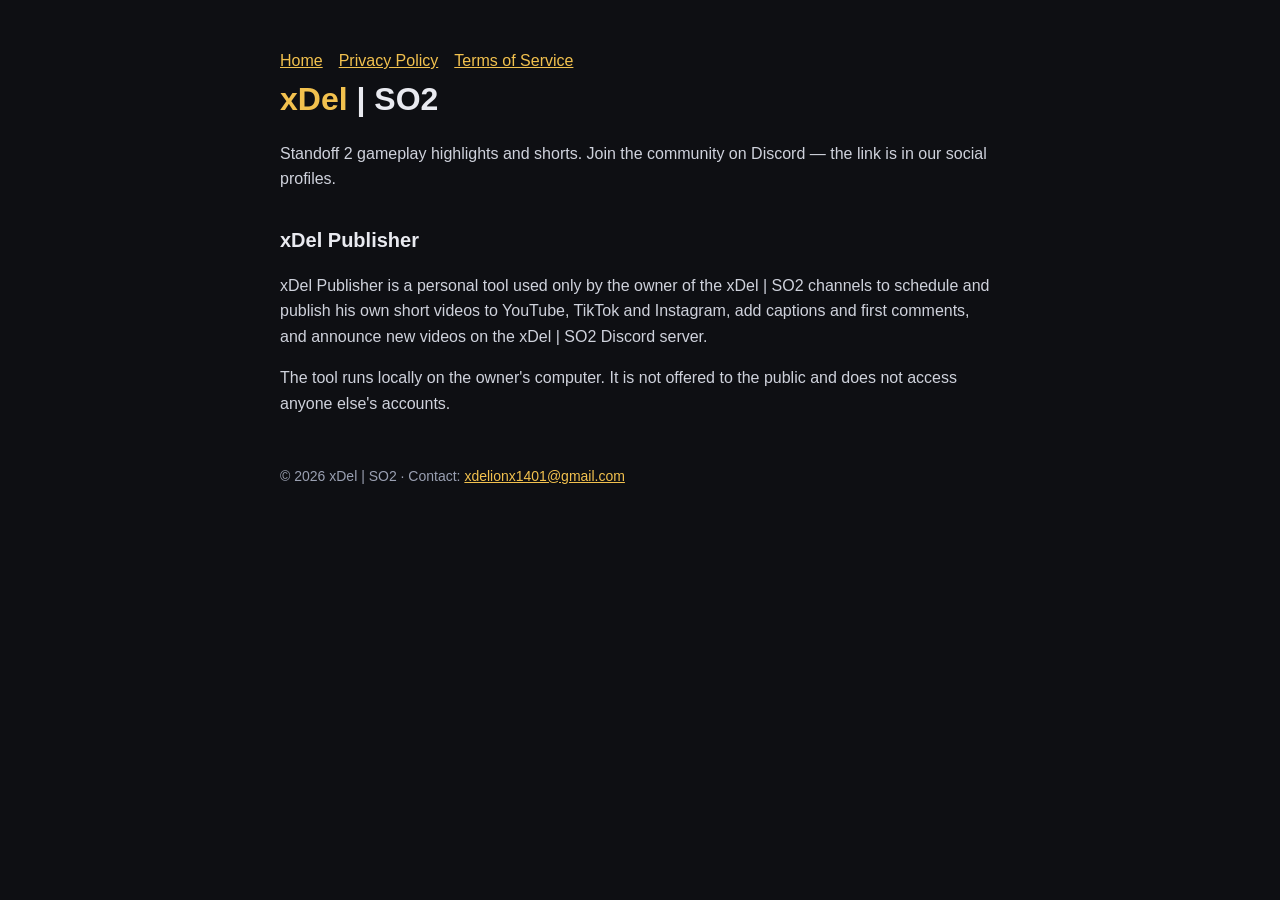
==== index.html @ bf894a11 "Add xDel site: home, privacy policy, terms Co-Authored-By: Claude Opus 5.5 <noreply@anthropic.com> C" ====
<!doctype html><html lang="en"><head><meta charset="utf-8"><meta name="viewport" content="width=device-width,initial-scale=1"><title>xDel | SO2</title><style>:root{--bg:#0e0f13;--fg:#e9eaf0;--muted:#9aa0b2;--acc:#f2c14e}*{box-sizing:border-box}body{margin:0;background:var(--bg);color:var(--fg);font:16px/1.6 -apple-system,Segoe UI,Roboto,sans-serif}main{max-width:760px;margin:0 auto;padding:48px 20px}h1{font-size:32px;margin:0 0 8px}h1 b{color:var(--acc)}h2{font-size:20px;margin-top:32px}a{color:var(--acc)}p,li{color:#cfd2dc}.muted{color:var(--muted);font-size:14px}nav a{margin-right:16px}footer{margin-top:48px;color:var(--muted);font-size:14px}</style></head><body><main><nav><a href="./">Home</a><a href="privacy.html">Privacy Policy</a><a href="terms.html">Terms of Service</a></nav><h1><b>xDel</b> | SO2</h1><p>Standoff 2 gameplay highlights and shorts. Join the community on Discord — the link is in our social profiles.</p>
<h2>xDel Publisher</h2><p>xDel Publisher is a personal tool used only by the owner of the xDel | SO2 channels to schedule and publish his own short videos to YouTube, TikTok and Instagram, add captions and first comments, and announce new videos on the xDel | SO2 Discord server.</p>
<p>The tool runs locally on the owner's computer. It is not offered to the public and does not access anyone else's accounts.</p><footer>© 2026 xDel | SO2 · Contact: <a href="mailto:xdelionx1401@gmail.com">xdelionx1401@gmail.com</a></footer></main></body></html>
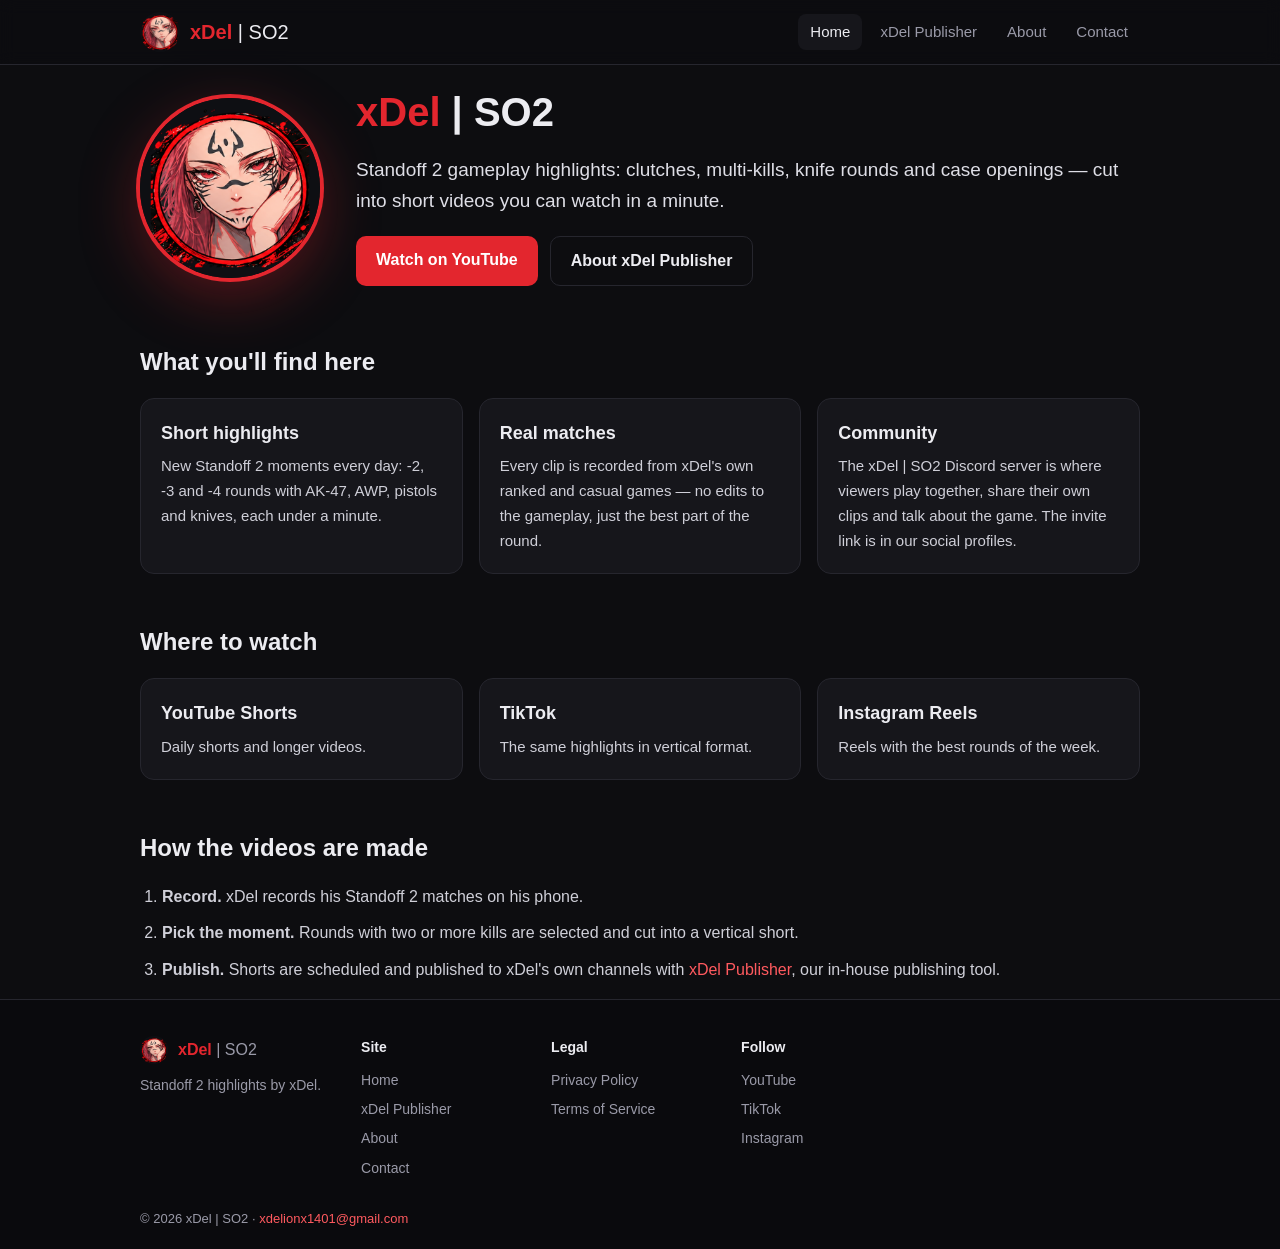
==== commit ffdca536: "Full multi-page site, app icon as favicon and logo Co-Authored-By: Claude Opus 5.5 <noreply@anthropi" ====
--- a/index.html
+++ b/index.html
@@ -1,3 +1,69 @@
-<!doctype html><html lang="en"><head><meta charset="utf-8"><meta name="viewport" content="width=device-width,initial-scale=1"><title>xDel | SO2</title><style>:root{--bg:#0e0f13;--fg:#e9eaf0;--muted:#9aa0b2;--acc:#f2c14e}*{box-sizing:border-box}body{margin:0;background:var(--bg);color:var(--fg);font:16px/1.6 -apple-system,Segoe UI,Roboto,sans-serif}main{max-width:760px;margin:0 auto;padding:48px 20px}h1{font-size:32px;margin:0 0 8px}h1 b{color:var(--acc)}h2{font-size:20px;margin-top:32px}a{color:var(--acc)}p,li{color:#cfd2dc}.muted{color:var(--muted);font-size:14px}nav a{margin-right:16px}footer{margin-top:48px;color:var(--muted);font-size:14px}</style></head><body><main><nav><a href="./">Home</a><a href="privacy.html">Privacy Policy</a><a href="terms.html">Terms of Service</a></nav><h1><b>xDel</b> | SO2</h1><p>Standoff 2 gameplay highlights and shorts. Join the community on Discord — the link is in our social profiles.</p>
-<h2>xDel Publisher</h2><p>xDel Publisher is a personal tool used only by the owner of the xDel | SO2 channels to schedule and publish his own short videos to YouTube, TikTok and Instagram, add captions and first comments, and announce new videos on the xDel | SO2 Discord server.</p>
-<p>The tool runs locally on the owner's computer. It is not offered to the public and does not access anyone else's accounts.</p><footer>© 2026 xDel | SO2 · Contact: <a href="mailto:xdelionx1401@gmail.com">xdelionx1401@gmail.com</a></footer></main></body></html>+<!doctype html>
+<html lang="en">
+<head>
+<meta charset="utf-8">
+<meta name="viewport" content="width=device-width,initial-scale=1">
+<title>xDel | SO2 — Standoff 2 highlights</title>
+<meta name="description" content="xDel | SO2: Standoff 2 gameplay highlights, shorts and a community for players.">
+<link rel="icon" href="favicon.ico" sizes="any">
+<link rel="icon" type="image/png" sizes="32x32" href="assets/favicon-32.png">
+<link rel="icon" type="image/png" sizes="192x192" href="assets/icon-192.png">
+<link rel="apple-touch-icon" href="apple-touch-icon.png">
+<meta property="og:title" content="xDel | SO2 — Standoff 2 highlights">
+<meta property="og:description" content="xDel | SO2: Standoff 2 gameplay highlights, shorts and a community for players.">
+<meta property="og:image" content="https://dyshnila-gg.github.io/xdel/assets/icon-512.png">
+<link rel="stylesheet" href="assets/style.css">
+</head>
+<body>
+<header class="top"><div class="wrap">
+<a class="brand" href="index.html"><img src="assets/icon-192.png" alt="xDel | SO2 logo" width="40" height="40"><span><b>xDel</b> | SO2</span></a>
+<nav><a href="index.html" class=on>Home</a><a href="publisher.html">xDel Publisher</a><a href="about.html">About</a><a href="contact.html">Contact</a></nav>
+</div></header>
+<main class="wrap">
+<section class="hero">
+<img class="hero-logo" src="assets/icon-512.png" alt="xDel | SO2" width="180" height="180">
+<div>
+<h1><b>xDel</b> | SO2</h1>
+<p class="lead">Standoff 2 gameplay highlights: clutches, multi-kills, knife rounds and case openings — cut into short videos you can watch in a minute.</p>
+<div class="btns"><a class="btn" href="https://www.youtube.com/channel/UC643AM3rb8-xDpk6DF4iEvQ" rel="noopener">Watch on YouTube</a><a class="btn ghost" href="publisher.html">About xDel Publisher</a></div>
+</div>
+</section>
+
+<section>
+<h2>What you'll find here</h2>
+<div class="grid">
+<div class="card"><h3>Short highlights</h3><p>New Standoff 2 moments every day: -2, -3 and -4 rounds with AK-47, AWP, pistols and knives, each under a minute.</p></div>
+<div class="card"><h3>Real matches</h3><p>Every clip is recorded from xDel's own ranked and casual games — no edits to the gameplay, just the best part of the round.</p></div>
+<div class="card"><h3>Community</h3><p>The xDel | SO2 Discord server is where viewers play together, share their own clips and talk about the game. The invite link is in our social profiles.</p></div>
+</div>
+</section>
+
+<section>
+<h2>Where to watch</h2>
+<div class="grid">
+<a class="card link" href="https://www.youtube.com/channel/UC643AM3rb8-xDpk6DF4iEvQ" rel="noopener"><h3>YouTube Shorts</h3><p>Daily shorts and longer videos.</p></a>
+<a class="card link" href="https://www.tiktok.com/@xdel_xd" rel="noopener"><h3>TikTok</h3><p>The same highlights in vertical format.</p></a>
+<a class="card link" href="https://www.instagram.com/xdel_fun/" rel="noopener"><h3>Instagram Reels</h3><p>Reels with the best rounds of the week.</p></a>
+</div>
+</section>
+
+<section>
+<h2>How the videos are made</h2>
+<ol class="steps">
+<li><b>Record.</b> xDel records his Standoff 2 matches on his phone.</li>
+<li><b>Pick the moment.</b> Rounds with two or more kills are selected and cut into a vertical short.</li>
+<li><b>Publish.</b> Shorts are scheduled and published to xDel's own channels with <a href="publisher.html">xDel Publisher</a>, our in-house publishing tool.</li>
+</ol>
+</section>
+</main>
+<footer class="bottom"><div class="wrap">
+<div class="fcol"><a class="brand small" href="index.html"><img src="assets/icon-192.png" alt="" width="28" height="28"><span><b>xDel</b> | SO2</span></a>
+<p>Standoff 2 highlights by xDel.</p></div>
+<div class="fcol"><h4>Site</h4><a href="index.html">Home</a><a href="publisher.html">xDel Publisher</a><a href="about.html">About</a><a href="contact.html">Contact</a></div>
+<div class="fcol"><h4>Legal</h4><a href="privacy.html">Privacy Policy</a><a href="terms.html">Terms of Service</a></div>
+<div class="fcol"><h4>Follow</h4><a href="https://www.youtube.com/channel/UC643AM3rb8-xDpk6DF4iEvQ" rel="noopener">YouTube</a><a href="https://www.tiktok.com/@xdel_xd" rel="noopener">TikTok</a><a href="https://www.instagram.com/xdel_fun/" rel="noopener">Instagram</a></div>
+</div>
+<div class="wrap copy">© 2026 xDel | SO2 · <a href="mailto:xdelionx1401@gmail.com">xdelionx1401@gmail.com</a></div>
+</footer>
+</body>
+</html>
--- a/assets/style.css
+++ b/assets/style.css
@@ -0,0 +1,39 @@
+:root{--bg:#0d0d10;--bg2:#16161b;--line:#26262e;--fg:#ececf1;--muted:#9a9aa8;--acc:#e3262e;--acc2:#ff5a5f}
+*{box-sizing:border-box}
+html{scroll-behavior:smooth}
+body{margin:0;background:var(--bg);color:var(--fg);font:16px/1.65 -apple-system,BlinkMacSystemFont,"Segoe UI",Roboto,sans-serif}
+a{color:var(--acc2);text-decoration:none}a:hover{text-decoration:underline}
+.wrap{max-width:1040px;margin:0 auto;padding:0 20px}
+.top{border-bottom:1px solid var(--line);background:rgba(13,13,16,.92);position:sticky;top:0;z-index:5;backdrop-filter:blur(8px)}
+.top .wrap{display:flex;align-items:center;justify-content:space-between;gap:16px;min-height:64px;flex-wrap:wrap}
+.brand{display:flex;align-items:center;gap:10px;color:var(--fg);font-size:20px}
+.brand:hover{text-decoration:none}.brand img{border-radius:50%}.brand b{color:var(--acc)}
+.brand.small{font-size:16px}
+nav{display:flex;gap:6px;flex-wrap:wrap}
+nav a{color:var(--muted);padding:6px 12px;border-radius:8px;font-size:15px}
+nav a:hover,nav a.on{color:var(--fg);background:var(--bg2);text-decoration:none}
+main{padding:40px 20px 60px}
+h1{font-size:40px;line-height:1.15;margin:0 0 12px}h1 b{color:var(--acc)}
+h2{font-size:24px;margin:48px 0 16px}h3{font-size:18px;margin:0 0 6px}
+p,li{color:#cfcfd8}.lead{font-size:19px;color:#dedee6}.muted{color:var(--muted);font-size:14px}
+.hero{display:flex;align-items:center;gap:36px;padding:24px 0 8px;flex-wrap:wrap}
+.hero-logo{border-radius:50%;box-shadow:0 0 0 4px var(--acc),0 18px 60px rgba(227,38,46,.35)}
+.hero>div{flex:1;min-width:260px}
+.btns{display:flex;gap:12px;flex-wrap:wrap;margin-top:18px}
+.btn{background:var(--acc);color:#fff;padding:11px 20px;border-radius:10px;font-weight:600}
+.btn:hover{background:var(--acc2);text-decoration:none}
+.btn.ghost{background:transparent;border:1px solid var(--line);color:var(--fg)}
+.grid{display:grid;grid-template-columns:repeat(auto-fit,minmax(240px,1fr));gap:16px}
+.card{background:var(--bg2);border:1px solid var(--line);border-radius:14px;padding:20px}
+.card p{margin:0;font-size:15px}.card p+p{margin-top:8px}
+.card.link{color:var(--fg);transition:border-color .15s}.card.link:hover{border-color:var(--acc);text-decoration:none}
+.steps{padding-left:22px}.steps li{margin-bottom:10px}
+.legal{max-width:760px}.legal h1{font-size:34px}.legal h2{font-size:20px;margin-top:32px}
+.bottom{border-top:1px solid var(--line);background:#0a0a0d;padding:36px 0 20px}
+.bottom .wrap{display:flex;gap:40px;flex-wrap:wrap}
+.fcol{display:flex;flex-direction:column;gap:6px;min-width:150px}
+.fcol h4{margin:0 0 4px;font-size:14px;color:var(--fg)}
+.fcol a{color:var(--muted);font-size:14px}.fcol p{margin:4px 0 0;font-size:14px;color:var(--muted)}
+.copy{margin-top:28px;color:var(--muted);font-size:13px;display:block}
+@media(max-width:600px){h1{font-size:32px}.hero{gap:20px}.hero-logo{width:120px;height:120px}}
+.bottom .wrap.copy{display:block}
